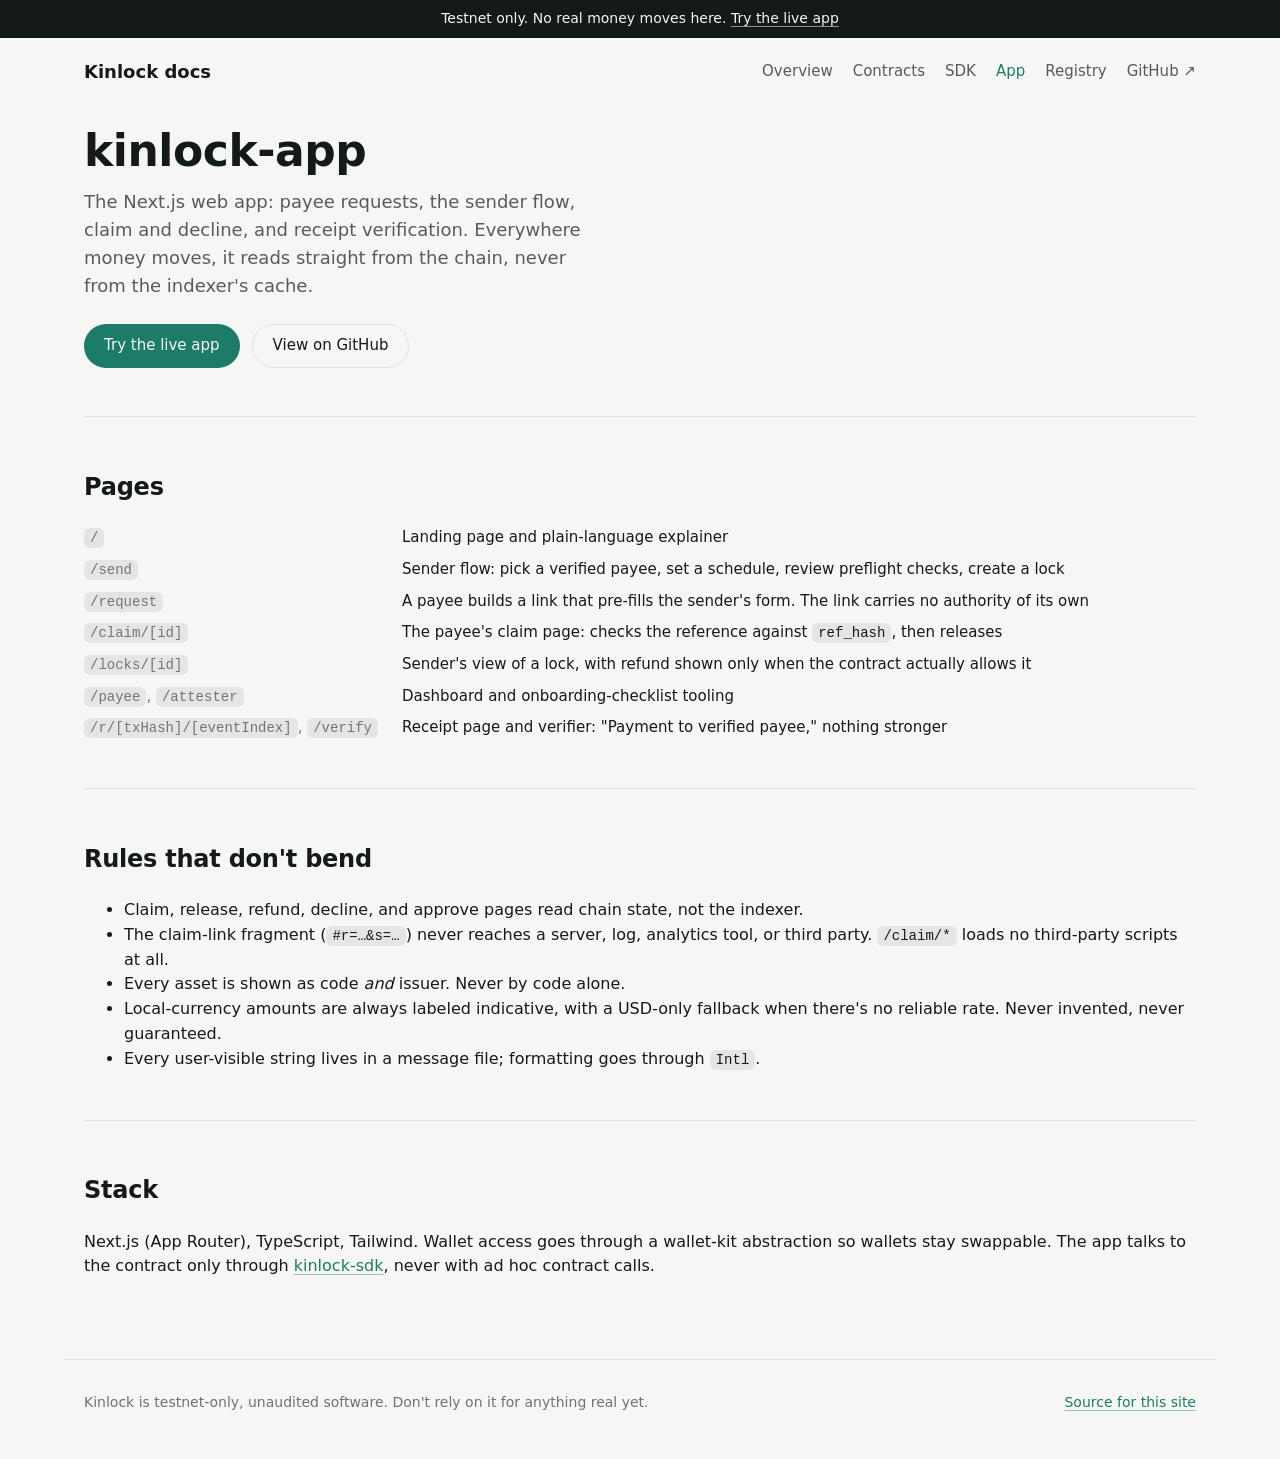
==== app.html @ 0a39e564 "feat: initial Kinlock documentation site" ====
<!doctype html>
<html lang="en">
<head>
<meta charset="utf-8" />
<meta name="viewport" content="width=device-width, initial-scale=1" />
<title>kinlock-app &middot; Kinlock docs</title>
<meta name="description" content="The Next.js web app for sending, claiming, and verifying Kinlock payments." />
<link rel="stylesheet" href="styles.css" />
</head>
<body>
<div class="banner">Testnet only. No real money moves here. <a href="https://kinlock-app.vercel.app">Try the live app</a></div>
<header class="site">
  <a class="brand" href="index.html">Kinlock docs</a>
  <nav class="site">
    <a href="index.html">Overview</a>
    <a href="contracts.html">Contracts</a>
    <a href="sdk.html">SDK</a>
    <a href="app.html" aria-current="page">App</a>
    <a href="registry.html">Registry</a>
    <a href="https://github.com/Kinlock-Org">GitHub ↗</a>
  </nav>
</header>
<main>
  <section class="hero">
    <h1>kinlock-app</h1>
    <p class="lede">
      The Next.js web app: payee requests, the sender flow, claim and decline, and receipt
      verification. Everywhere money moves, it reads straight from the chain, never from the
      indexer's cache.
    </p>
    <div class="cta-row">
      <a class="btn primary" href="https://kinlock-app.vercel.app">Try the live app</a>
      <a class="btn ghost" href="https://github.com/Kinlock-Org/kinlock-app">View on GitHub</a>
    </div>
  </section>

  <section>
    <h2>Pages</h2>
    <dl class="facts">
      <dt><code>/</code></dt>
      <dd>Landing page and plain-language explainer</dd>
      <dt><code>/send</code></dt>
      <dd>Sender flow: pick a verified payee, set a schedule, review preflight checks, create a lock</dd>
      <dt><code>/request</code></dt>
      <dd>A payee builds a link that pre-fills the sender's form. The link carries no authority of its own</dd>
      <dt><code>/claim/[id]</code></dt>
      <dd>The payee's claim page: checks the reference against <code>ref_hash</code>, then releases</dd>
      <dt><code>/locks/[id]</code></dt>
      <dd>Sender's view of a lock, with refund shown only when the contract actually allows it</dd>
      <dt><code>/payee</code>, <code>/attester</code></dt>
      <dd>Dashboard and onboarding-checklist tooling</dd>
      <dt><code>/r/[txHash]/[eventIndex]</code>, <code>/verify</code></dt>
      <dd>Receipt page and verifier: "Payment to verified payee," nothing stronger</dd>
    </dl>
  </section>

  <section>
    <h2>Rules that don't bend</h2>
    <ul>
      <li>Claim, release, refund, decline, and approve pages read chain state, not the indexer.</li>
      <li>The claim-link fragment (<code>#r=&hellip;&amp;s=&hellip;</code>) never reaches a server, log, analytics tool, or third party. <code>/claim/*</code> loads no third-party scripts at all.</li>
      <li>Every asset is shown as code <em>and</em> issuer. Never by code alone.</li>
      <li>Local-currency amounts are always labeled indicative, with a USD-only fallback when there's no reliable rate. Never invented, never guaranteed.</li>
      <li>Every user-visible string lives in a message file; formatting goes through <code>Intl</code>.</li>
    </ul>
  </section>

  <section>
    <h2>Stack</h2>
    <p>Next.js (App Router), TypeScript, Tailwind. Wallet access goes through a wallet-kit abstraction so wallets stay swappable. The app talks to the contract only through <a href="sdk.html">kinlock-sdk</a>, never with ad hoc contract calls.</p>
  </section>
</main>
<footer class="site">
  <span>Kinlock is testnet-only, unaudited software. Don't rely on it for anything real yet.</span>
  <span><a href="https://github.com/Kinlock-Org/Kinlock-Org.github.io">Source for this site</a></span>
</footer>
</body>
</html>
---- styles.css ----
:root {
  --ink: #141a17;
  --paper: #f6f7f5;
  --accent: #1c7c68;
  --accent-ink: #f6f7f5;
  --line: #dce3de;
  --panel: #ffffff;
}

@media (prefers-color-scheme: dark) {
  :root {
    --ink: #e8ede9;
    --paper: #0f1512;
    --accent: #35a085;
    --accent-ink: #0f1512;
    --line: #1c2622;
    --panel: #141b17;
  }
}

* {
  box-sizing: border-box;
}

html {
  color-scheme: light dark;
}

body {
  margin: 0;
  background: var(--paper);
  color: var(--ink);
  font-family: ui-sans-serif, system-ui, -apple-system, "Segoe UI", Roboto, sans-serif;
  line-height: 1.55;
  -webkit-font-smoothing: antialiased;
}

a {
  color: var(--accent);
  text-decoration: underline;
  text-decoration-color: color-mix(in srgb, var(--accent) 45%, transparent);
  text-underline-offset: 3px;
}

a:hover {
  text-decoration-color: var(--accent);
}

.banner {
  background: var(--ink);
  color: var(--paper);
  text-align: center;
  font-size: 0.875rem;
  padding: 0.5rem 1rem;
}

.banner a {
  color: var(--paper);
  text-decoration-color: color-mix(in srgb, var(--paper) 55%, transparent);
}

header.site {
  max-width: 72rem;
  margin: 0 auto;
  display: flex;
  align-items: center;
  justify-content: space-between;
  gap: 1rem;
  padding: 1.25rem 1.25rem 0.5rem;
}

.brand {
  font-weight: 600;
  font-size: 1.125rem;
  text-decoration: none;
  color: var(--ink);
}

nav.site {
  display: flex;
  gap: 1.25rem;
  flex-wrap: wrap;
  font-size: 0.9375rem;
}

nav.site a {
  text-decoration: none;
  color: var(--ink);
  opacity: 0.7;
}

nav.site a:hover,
nav.site a[aria-current="page"] {
  opacity: 1;
  color: var(--accent);
}

main {
  max-width: 72rem;
  margin: 0 auto;
  padding: 1.5rem 1.25rem 4rem;
}

.hero h1 {
  font-size: clamp(1.75rem, 1.2rem + 2vw, 2.75rem);
  line-height: 1.15;
  letter-spacing: -0.01em;
  margin: 0.5rem 0 0;
  max-width: 28ch;
}

.hero p.lede {
  font-size: 1.125rem;
  color: color-mix(in srgb, var(--ink) 70%, transparent);
  max-width: 46ch;
  margin-top: 0.75rem;
}

.cta-row {
  display: flex;
  gap: 0.75rem;
  flex-wrap: wrap;
  margin-top: 1.5rem;
}

.btn {
  display: inline-flex;
  align-items: center;
  border-radius: 999px;
  padding: 0.6rem 1.25rem;
  font-weight: 500;
  text-decoration: none;
  font-size: 0.9375rem;
}

.btn.primary {
  background: var(--accent);
  color: var(--accent-ink);
}

.btn.ghost {
  border: 1px solid var(--line);
  color: var(--ink);
}

.flow {
  display: flex;
  align-items: center;
  gap: 0.5rem;
  flex-wrap: wrap;
  margin: 2rem 0;
}

.flow .node {
  border: 1px solid var(--line);
  border-radius: 0.75rem;
  padding: 0.75rem 1rem;
  font-size: 0.9375rem;
  background: var(--panel);
}

.flow .node.emphasis {
  border-color: var(--accent);
  background: color-mix(in srgb, var(--accent) 10%, var(--panel));
}

.flow .arrow {
  color: color-mix(in srgb, var(--ink) 40%, transparent);
}

.repo-grid {
  display: grid;
  gap: 1rem;
  grid-template-columns: repeat(2, 1fr);
  margin-top: 1.5rem;
}

@media (max-width: 640px) {
  .repo-grid {
    grid-template-columns: 1fr;
  }
}

.card {
  border: 1px solid var(--line);
  border-radius: 1rem;
  padding: 1.25rem;
  background: var(--panel);
}

.card h3 {
  margin: 0 0 0.25rem;
  font-size: 1.125rem;
}

.card p {
  margin: 0;
  color: color-mix(in srgb, var(--ink) 70%, transparent);
  font-size: 0.9375rem;
}

.card .meta {
  margin-top: 0.75rem;
  font-size: 0.8125rem;
  color: color-mix(in srgb, var(--ink) 55%, transparent);
}

section + section {
  margin-top: 3rem;
  padding-top: 2rem;
  border-top: 1px solid var(--line);
}

h2 {
  font-size: 1.5rem;
  letter-spacing: -0.01em;
}

dl.facts {
  display: grid;
  grid-template-columns: max-content 1fr;
  gap: 0.5rem 1.5rem;
  font-size: 0.9375rem;
}

dl.facts dt {
  color: color-mix(in srgb, var(--ink) 55%, transparent);
}

dl.facts dd {
  margin: 0;
}

code,
pre {
  font-family: ui-monospace, SFMono-Regular, Menlo, Consolas, monospace;
  font-size: 0.875rem;
}

code {
  background: color-mix(in srgb, var(--ink) 8%, transparent);
  padding: 0.125rem 0.375rem;
  border-radius: 0.375rem;
}

pre {
  background: color-mix(in srgb, var(--ink) 6%, transparent);
  padding: 1rem;
  border-radius: 0.75rem;
  overflow-x: auto;
}

pre code {
  background: none;
  padding: 0;
}

ul.api-list {
  columns: 2;
  column-gap: 2rem;
  font-size: 0.9375rem;
  padding-left: 1.25rem;
}

@media (max-width: 640px) {
  ul.api-list {
    columns: 1;
  }
}

footer.site {
  max-width: 72rem;
  margin: 0 auto;
  padding: 2rem 1.25rem 3rem;
  border-top: 1px solid var(--line);
  font-size: 0.875rem;
  color: color-mix(in srgb, var(--ink) 60%, transparent);
  display: flex;
  flex-wrap: wrap;
  gap: 1rem;
  justify-content: space-between;
}
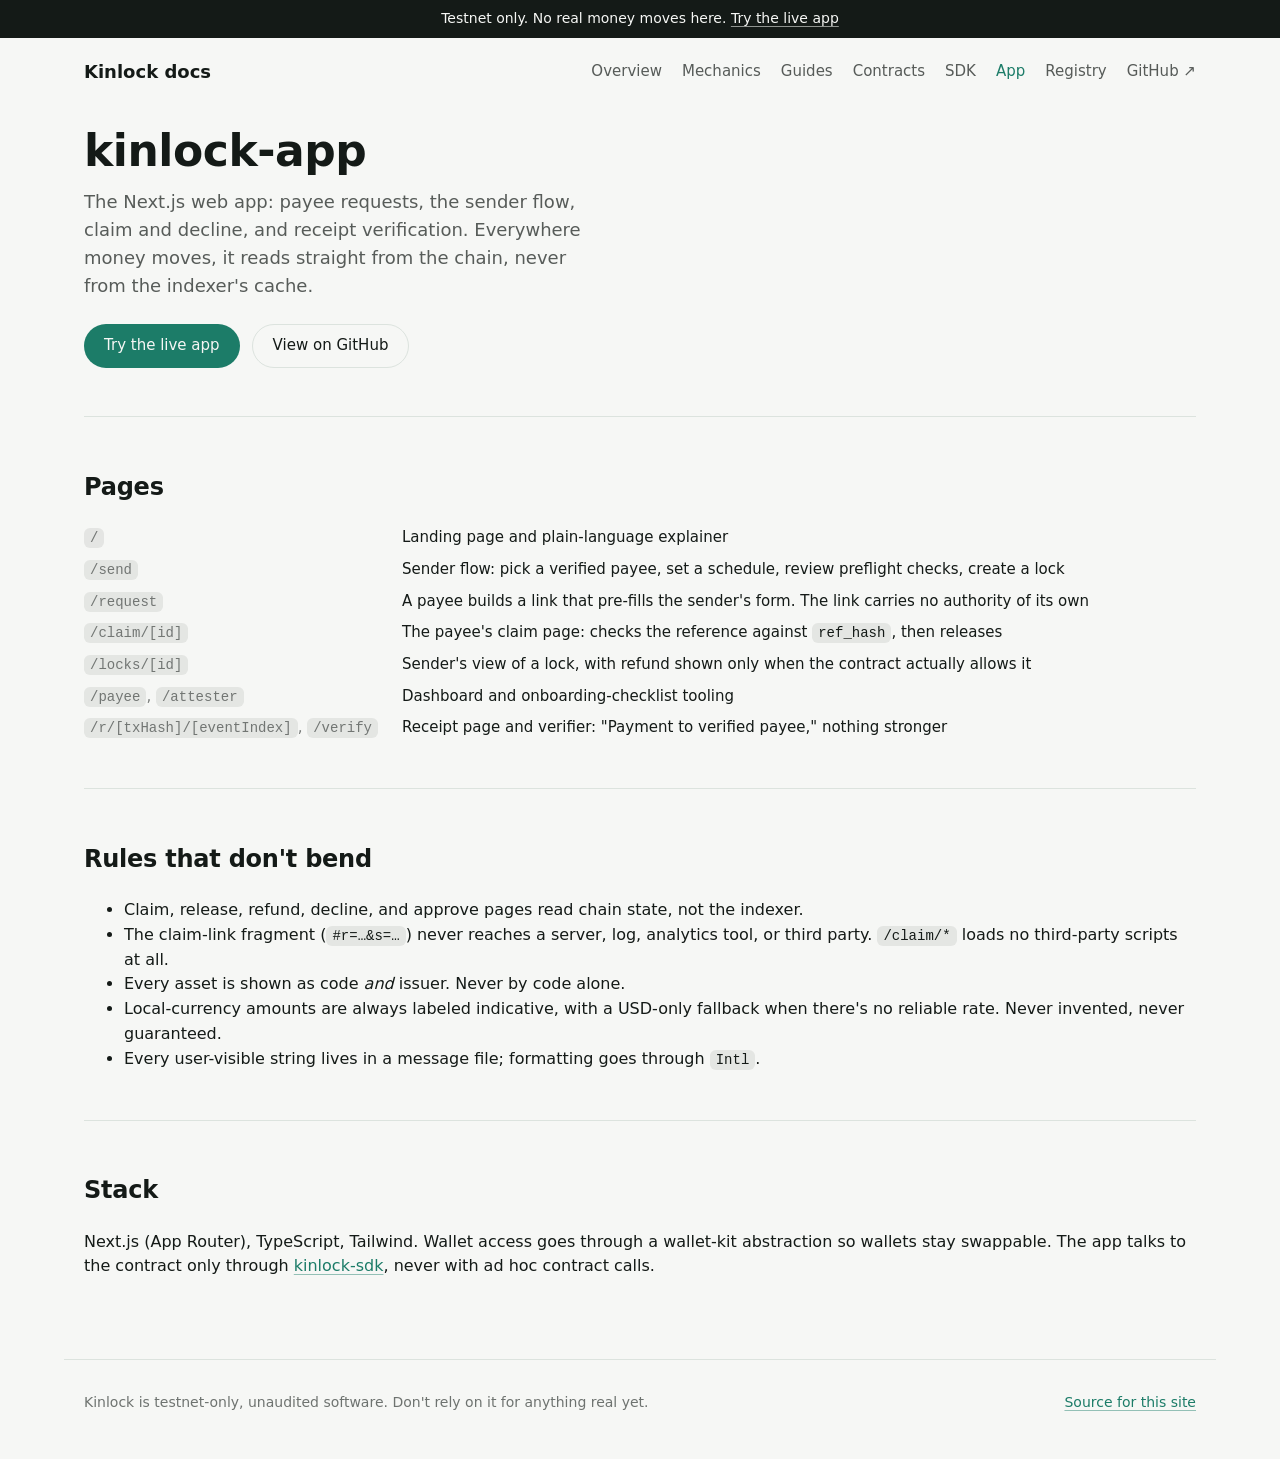
==== commit da3747bb: "docs(site): add mechanics, persona guides, maintainer table, and community links" ====
--- a/app.html
+++ b/app.html
@@ -5,14 +5,22 @@
 <meta name="viewport" content="width=device-width, initial-scale=1" />
 <title>kinlock-app &middot; Kinlock docs</title>
 <meta name="description" content="The Next.js web app for sending, claiming, and verifying Kinlock payments." />
+<link rel="icon" href="favicon.svg" type="image/svg+xml" />
+<link rel="icon" href="favicon-32.png" sizes="32x32" type="image/png" />
+<link rel="apple-touch-icon" href="apple-touch-icon.png" />
 <link rel="stylesheet" href="styles.css" />
 </head>
 <body>
 <div class="banner">Testnet only. No real money moves here. <a href="https://kinlock-app.vercel.app">Try the live app</a></div>
 <header class="site">
   <a class="brand" href="index.html">Kinlock docs</a>
-  <nav class="site">
+  <button type="button" class="nav-toggle" aria-expanded="false" aria-controls="site-nav" aria-label="Open menu">
+    <span></span><span></span><span></span>
+  </button>
+  <nav class="site" id="site-nav">
     <a href="index.html">Overview</a>
+    <a href="mechanics.html">Mechanics</a>
+    <a href="guides.html">Guides</a>
     <a href="contracts.html">Contracts</a>
     <a href="sdk.html">SDK</a>
     <a href="app.html" aria-current="page">App</a>
@@ -74,5 +82,6 @@
   <span>Kinlock is testnet-only, unaudited software. Don't rely on it for anything real yet.</span>
   <span><a href="https://github.com/Kinlock-Org/Kinlock-Org.github.io">Source for this site</a></span>
 </footer>
+<script src="nav.js" defer></script>
 </body>
 </html>
--- a/styles.css
+++ b/styles.css
@@ -5,6 +5,8 @@
   --accent-ink: #f6f7f5;
   --line: #dce3de;
   --panel: #ffffff;
+  /* Strong ease-out for UI entrances/exits (animate skill). Built-in CSS ease-out is too weak. */
+  --ease-out: cubic-bezier(0.23, 1, 0.32, 1);
 }
 
 @media (prefers-color-scheme: dark) {
@@ -93,6 +95,132 @@
 nav.site a[aria-current="page"] {
   opacity: 1;
   color: var(--accent);
+}
+
+.nav-toggle {
+  display: none;
+  width: 2.25rem;
+  height: 2.25rem;
+  margin-left: auto;
+  padding: 0;
+  border: 0;
+  background: none;
+  cursor: pointer;
+}
+
+.nav-toggle span {
+  display: block;
+  width: 1.25rem;
+  height: 2px;
+  margin: 0 auto;
+  border-radius: 999px;
+  background: var(--ink);
+  transition: transform 150ms var(--ease-out), opacity 150ms var(--ease-out);
+}
+
+.nav-toggle span + span {
+  margin-top: 4px;
+}
+
+.nav-toggle[aria-expanded="true"] span:nth-child(1) {
+  transform: translateY(6px) rotate(45deg);
+}
+
+.nav-toggle[aria-expanded="true"] span:nth-child(2) {
+  opacity: 0;
+}
+
+.nav-toggle[aria-expanded="true"] span:nth-child(3) {
+  transform: translateY(-6px) rotate(-45deg);
+}
+
+@media (max-width: 640px) {
+  .nav-toggle {
+    display: block;
+  }
+
+  nav.site {
+    display: none;
+    position: absolute;
+    inset-inline: 0;
+    top: 100%;
+    z-index: 10;
+    flex-direction: column;
+    gap: 0;
+    padding: 0.5rem 1.25rem 1rem;
+    background: var(--paper);
+    border-bottom: 1px solid var(--line);
+  }
+
+  nav.site[data-open] {
+    display: flex;
+    animation: menu-in 200ms var(--ease-out) both;
+  }
+
+  nav.site a {
+    padding: 0.625rem 0;
+    border-top: 1px solid var(--line);
+  }
+
+  nav.site a:first-child {
+    border-top: none;
+  }
+
+  header.site {
+    position: relative;
+  }
+}
+
+@keyframes menu-in {
+  from {
+    opacity: 0;
+    transform: translateY(-8px);
+  }
+  to {
+    opacity: 1;
+    transform: translateY(0);
+  }
+}
+
+@media (prefers-reduced-motion: reduce) {
+  nav.site[data-open] {
+    animation-duration: 1ms;
+  }
+
+  .nav-toggle span {
+    transition-duration: 1ms;
+  }
+}
+
+/* Hero entrance stagger (animate skill: rare/first-tier content, purpose = explanation). */
+@keyframes reveal-up {
+  from {
+    opacity: 0;
+    transform: translateY(12px);
+  }
+  to {
+    opacity: 1;
+    transform: translateY(0);
+  }
+}
+
+.reveal {
+  animation: reveal-up 500ms var(--ease-out) both;
+}
+
+.reveal-1 {
+  animation-delay: 80ms;
+}
+
+.reveal-2 {
+  animation-delay: 160ms;
+}
+
+@media (prefers-reduced-motion: reduce) {
+  .reveal {
+    animation-duration: 1ms;
+    animation-delay: 0ms;
+  }
 }
 
 main {
